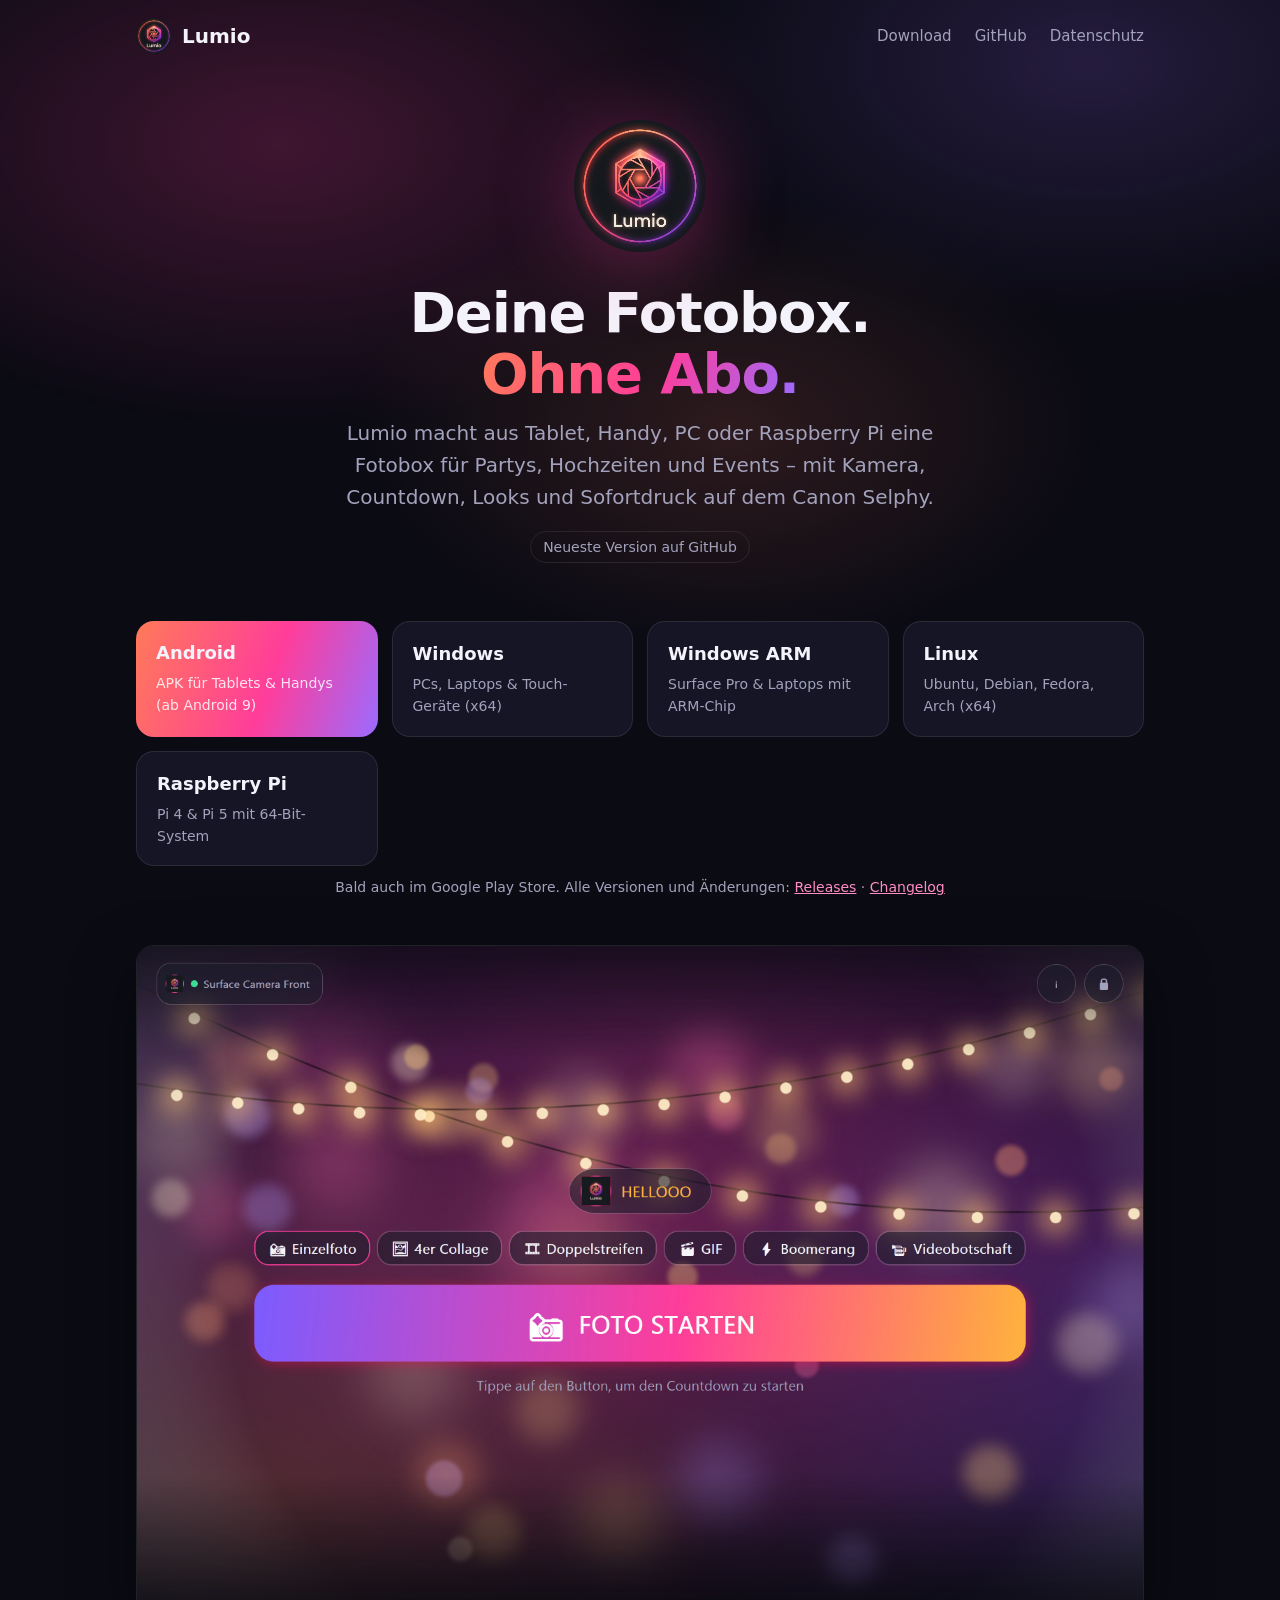
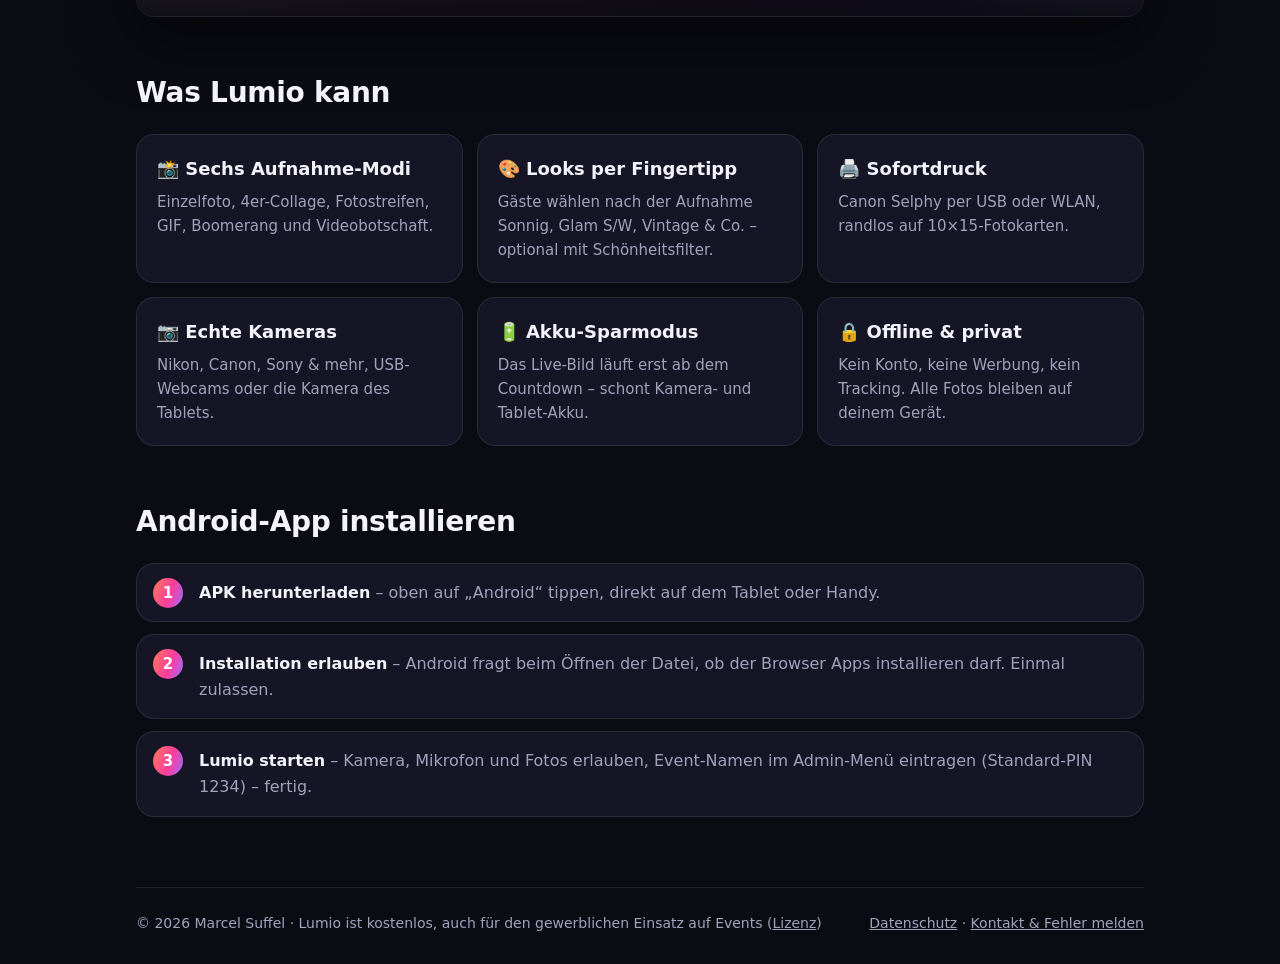
==== docs/index.html @ 08e6b4ef "feat: Android 9 minimum, project website with downloads and privacy policy, Play Store listing - min" ====
<!doctype html>
<html lang="de">
<head>
  <meta charset="utf-8">
  <meta name="viewport" content="width=device-width, initial-scale=1">
  <title>Lumio – Fotobox-App</title>
  <meta name="description" content="Lumio ist eine kostenlose Fotobox-Software für Android, Windows, Linux und Raspberry Pi – ohne Abo, ohne Internetpflicht.">
  <meta name="theme-color" content="#0b0b14">
  <link rel="icon" href="assets/logo.png">
  <meta property="og:title" content="Lumio – Fotobox-App">
  <meta property="og:description" content="Kostenlose Fotobox-Software für Partys, Hochzeiten & Events.">
  <meta property="og:image" content="https://mazls.github.io/lumio/assets/logo.png">
  <link rel="stylesheet" href="style.css">
</head>
<body>
  <div class="wrap">
    <header class="top">
      <a class="brand" href="./"><img src="assets/logo.png" alt="">Lumio</a>
      <nav>
        <a href="#download">Download</a>
        <a href="https://github.com/mazls/lumio">GitHub</a>
        <a href="datenschutz.html">Datenschutz</a>
      </nav>
    </header>

    <section class="hero">
      <img class="logo" src="assets/logo.png" alt="Lumio Logo">
      <h1>Deine Fotobox.<br><span>Ohne Abo.</span></h1>
      <p class="lead">Lumio macht aus Tablet, Handy, PC oder Raspberry Pi eine Fotobox für Partys, Hochzeiten und Events – mit Kamera, Countdown, Looks und Sofortdruck auf dem Canon Selphy.</p>
      <div class="version" id="version">Neueste Version auf GitHub</div>
    </section>

    <section id="download">
      <div class="downloads">
        <a class="dl primary" href="https://github.com/mazls/lumio/releases/latest/download/Lumio-android.apk">
          <strong>Android</strong>
          <span>APK für Tablets &amp; Handys (ab Android 9)</span>
        </a>
        <a class="dl" href="https://github.com/mazls/lumio/releases/latest/download/Lumio-win-x64.zip">
          <strong>Windows</strong>
          <span>PCs, Laptops &amp; Touch-Geräte (x64)</span>
        </a>
        <a class="dl" href="https://github.com/mazls/lumio/releases/latest/download/Lumio-win-arm64.zip">
          <strong>Windows ARM</strong>
          <span>Surface Pro &amp; Laptops mit ARM-Chip</span>
        </a>
        <a class="dl" href="https://github.com/mazls/lumio/releases/latest/download/Lumio-linux-x64.zip">
          <strong>Linux</strong>
          <span>Ubuntu, Debian, Fedora, Arch (x64)</span>
        </a>
        <a class="dl" href="https://github.com/mazls/lumio/releases/latest/download/Lumio-linux-arm64.zip">
          <strong>Raspberry Pi</strong>
          <span>Pi 4 &amp; Pi 5 mit 64-Bit-System</span>
        </a>
      </div>
      <p class="hint">Bald auch im Google Play Store. Alle Versionen und Änderungen: <a href="https://github.com/mazls/lumio/releases">Releases</a> · <a href="https://github.com/mazls/lumio/blob/main/CHANGELOG.md">Changelog</a></p>
    </section>

    <section class="shot">
      <img src="assets/screenshot.jpg" alt="Lumio Startbildschirm mit Party-Hintergrund und Aufnahme-Modi" loading="lazy">
    </section>

    <h2>Was Lumio kann</h2>
    <div class="features">
      <div class="feature"><h3>📸 Sechs Aufnahme-Modi</h3><p>Einzelfoto, 4er-Collage, Fotostreifen, GIF, Boomerang und Videobotschaft.</p></div>
      <div class="feature"><h3>🎨 Looks per Fingertipp</h3><p>Gäste wählen nach der Aufnahme Sonnig, Glam S/W, Vintage &amp; Co. – optional mit Schönheitsfilter.</p></div>
      <div class="feature"><h3>🖨️ Sofortdruck</h3><p>Canon Selphy per USB oder WLAN, randlos auf 10×15-Fotokarten.</p></div>
      <div class="feature"><h3>📷 Echte Kameras</h3><p>Nikon, Canon, Sony &amp; mehr, USB-Webcams oder die Kamera des Tablets.</p></div>
      <div class="feature"><h3>🔋 Akku-Sparmodus</h3><p>Das Live-Bild läuft erst ab dem Countdown – schont Kamera- und Tablet-Akku.</p></div>
      <div class="feature"><h3>🔒 Offline &amp; privat</h3><p>Kein Konto, keine Werbung, kein Tracking. Alle Fotos bleiben auf deinem Gerät.</p></div>
    </div>

    <h2>Android-App installieren</h2>
    <ol class="steps">
      <li><strong>APK herunterladen</strong> – oben auf „Android“ tippen, direkt auf dem Tablet oder Handy.</li>
      <li><strong>Installation erlauben</strong> – Android fragt beim Öffnen der Datei, ob der Browser Apps installieren darf. Einmal zulassen.</li>
      <li><strong>Lumio starten</strong> – Kamera, Mikrofon und Fotos erlauben, Event-Namen im Admin-Menü eintragen (Standard-PIN 1234) – fertig.</li>
    </ol>

    <footer>
      <span>© 2026 Marcel Suffel · Lumio ist kostenlos, auch für den gewerblichen Einsatz auf Events (<a href="https://github.com/mazls/lumio/blob/main/LICENSE">Lizenz</a>)</span>
      <span><a href="datenschutz.html">Datenschutz</a> · <a href="https://github.com/mazls/lumio/issues">Kontakt &amp; Fehler melden</a></span>
    </footer>
  </div>

  <script>
    // Shows the current release number; the download links work without it
    fetch("https://api.github.com/repos/mazls/lumio/releases/latest")
      .then(function (r) { return r.ok ? r.json() : null; })
      .then(function (release) {
        if (!release || !release.tag_name) return;
        var date = new Date(release.published_at).toLocaleDateString("de-DE", { day: "numeric", month: "long", year: "numeric" });
        document.getElementById("version").textContent = "Version " + release.tag_name.replace(/^v/, "") + " · " + date;
      })
      .catch(function () { });
  </script>
</body>
</html>
---- docs/style.css ----
:root {
  --bg: #0b0b14;
  --surface: #151525;
  --surface-2: #1d1d31;
  --border: rgba(255, 255, 255, 0.09);
  --text: #f4f2fa;
  --muted: #a3a2bc;
  --accent: #ff3d9a;
  --gradient: linear-gradient(110deg, #ff7a59 0%, #ff3d9a 55%, #9b6bff 100%);
  --radius: 18px;
}

* { box-sizing: border-box; }

html { -webkit-text-size-adjust: 100%; }

body {
  margin: 0;
  background: var(--bg);
  color: var(--text);
  font: 16px/1.6 system-ui, -apple-system, "Segoe UI", Roboto, "Helvetica Neue", Arial, sans-serif;
}

/* Soft party glow behind the hero */
body::before {
  content: "";
  position: fixed;
  inset: -20vh -20vw auto;
  height: 90vh;
  background:
    radial-gradient(40% 50% at 30% 40%, rgba(255, 61, 154, 0.22), transparent 70%),
    radial-gradient(35% 45% at 75% 30%, rgba(155, 107, 255, 0.18), transparent 70%),
    radial-gradient(30% 40% at 55% 75%, rgba(255, 122, 89, 0.14), transparent 70%);
  pointer-events: none;
  z-index: -1;
}

a { color: #ff8cc4; }

.wrap { max-width: 1040px; margin: 0 auto; padding: 0 16px; }

header.top {
  display: flex;
  align-items: center;
  justify-content: space-between;
  padding: 18px 0;
}
.brand { display: flex; align-items: center; gap: 10px; color: var(--text); text-decoration: none; font-weight: 800; font-size: 20px; }
.brand img { width: 36px; height: 36px; }
.top nav a { color: var(--muted); text-decoration: none; margin-left: 18px; font-size: 15px; }
.top nav a:hover { color: var(--text); }

.hero { text-align: center; padding: 48px 0 28px; }
.hero img.logo { width: 132px; height: 132px; filter: drop-shadow(0 10px 40px rgba(255, 61, 154, 0.35)); }
.hero h1 { font-size: clamp(34px, 6vw, 56px); line-height: 1.1; margin: 22px 0 12px; letter-spacing: -0.02em; }
.hero h1 span { background: var(--gradient); -webkit-background-clip: text; background-clip: text; color: transparent; }
.hero p.lead { color: var(--muted); font-size: clamp(17px, 2.3vw, 20px); max-width: 640px; margin: 0 auto; }
.version { display: inline-block; margin-top: 18px; padding: 4px 12px; border: 1px solid var(--border); border-radius: 999px; color: var(--muted); font-size: 14px; }

.downloads { display: grid; gap: 14px; grid-template-columns: repeat(auto-fit, minmax(220px, 1fr)); margin: 30px 0 10px; }
.dl {
  display: flex; flex-direction: column; gap: 4px;
  padding: 18px 20px; border-radius: var(--radius);
  background: var(--surface); border: 1px solid var(--border);
  color: var(--text); text-decoration: none;
  transition: transform 0.15s ease, border-color 0.15s ease;
}
.dl:hover { transform: translateY(-2px); border-color: rgba(255, 61, 154, 0.5); }
.dl strong { font-size: 18px; }
.dl span { color: var(--muted); font-size: 14px; }
.dl.primary { background: var(--gradient); border: none; }
.dl.primary span { color: rgba(255, 255, 255, 0.85); }
.hint { text-align: center; color: var(--muted); font-size: 14px; margin: 6px 0 0; }

.shot { margin: 46px 0; }
.shot img { width: 100%; border-radius: var(--radius); border: 1px solid var(--border); box-shadow: 0 24px 60px rgba(0, 0, 0, 0.5); display: block; }

h2 { font-size: 28px; margin: 54px 0 18px; letter-spacing: -0.01em; }

.features { display: grid; gap: 14px; grid-template-columns: repeat(auto-fit, minmax(250px, 1fr)); }
.feature { background: var(--surface); border: 1px solid var(--border); border-radius: var(--radius); padding: 20px; }
.feature h3 { margin: 0 0 6px; font-size: 18px; }
.feature p { margin: 0; color: var(--muted); font-size: 15px; }

.steps { counter-reset: step; list-style: none; padding: 0; margin: 0; display: grid; gap: 12px; }
.steps li { counter-increment: step; background: var(--surface); border: 1px solid var(--border); border-radius: var(--radius); padding: 16px 18px 16px 62px; position: relative; color: var(--muted); }
.steps li strong { color: var(--text); }
.steps li::before {
  content: counter(step);
  position: absolute; left: 16px; top: 14px;
  width: 30px; height: 30px; border-radius: 50%;
  background: var(--gradient); color: #fff; font-weight: 800;
  display: grid; place-items: center; font-size: 15px;
}

footer { margin: 70px 0 30px; padding-top: 24px; border-top: 1px solid var(--border); color: var(--muted); font-size: 14px; display: flex; flex-wrap: wrap; gap: 8px 20px; justify-content: space-between; }
footer a { color: var(--muted); }

/* Legal text */
.legal { max-width: 760px; margin: 0 auto; padding-bottom: 20px; }
.legal h1 { font-size: clamp(30px, 5vw, 40px); margin: 30px 0 8px; }
.legal h2 { font-size: 22px; margin: 34px 0 10px; }
.legal p, .legal li { color: #d6d4e4; }
.legal .meta { color: var(--muted); }
.legal .box { background: var(--surface); border: 1px solid var(--border); border-radius: var(--radius); padding: 16px 20px; }

@media (max-width: 560px) {
  .top nav a { margin-left: 12px; font-size: 14px; }
  .hero { padding-top: 28px; }
}
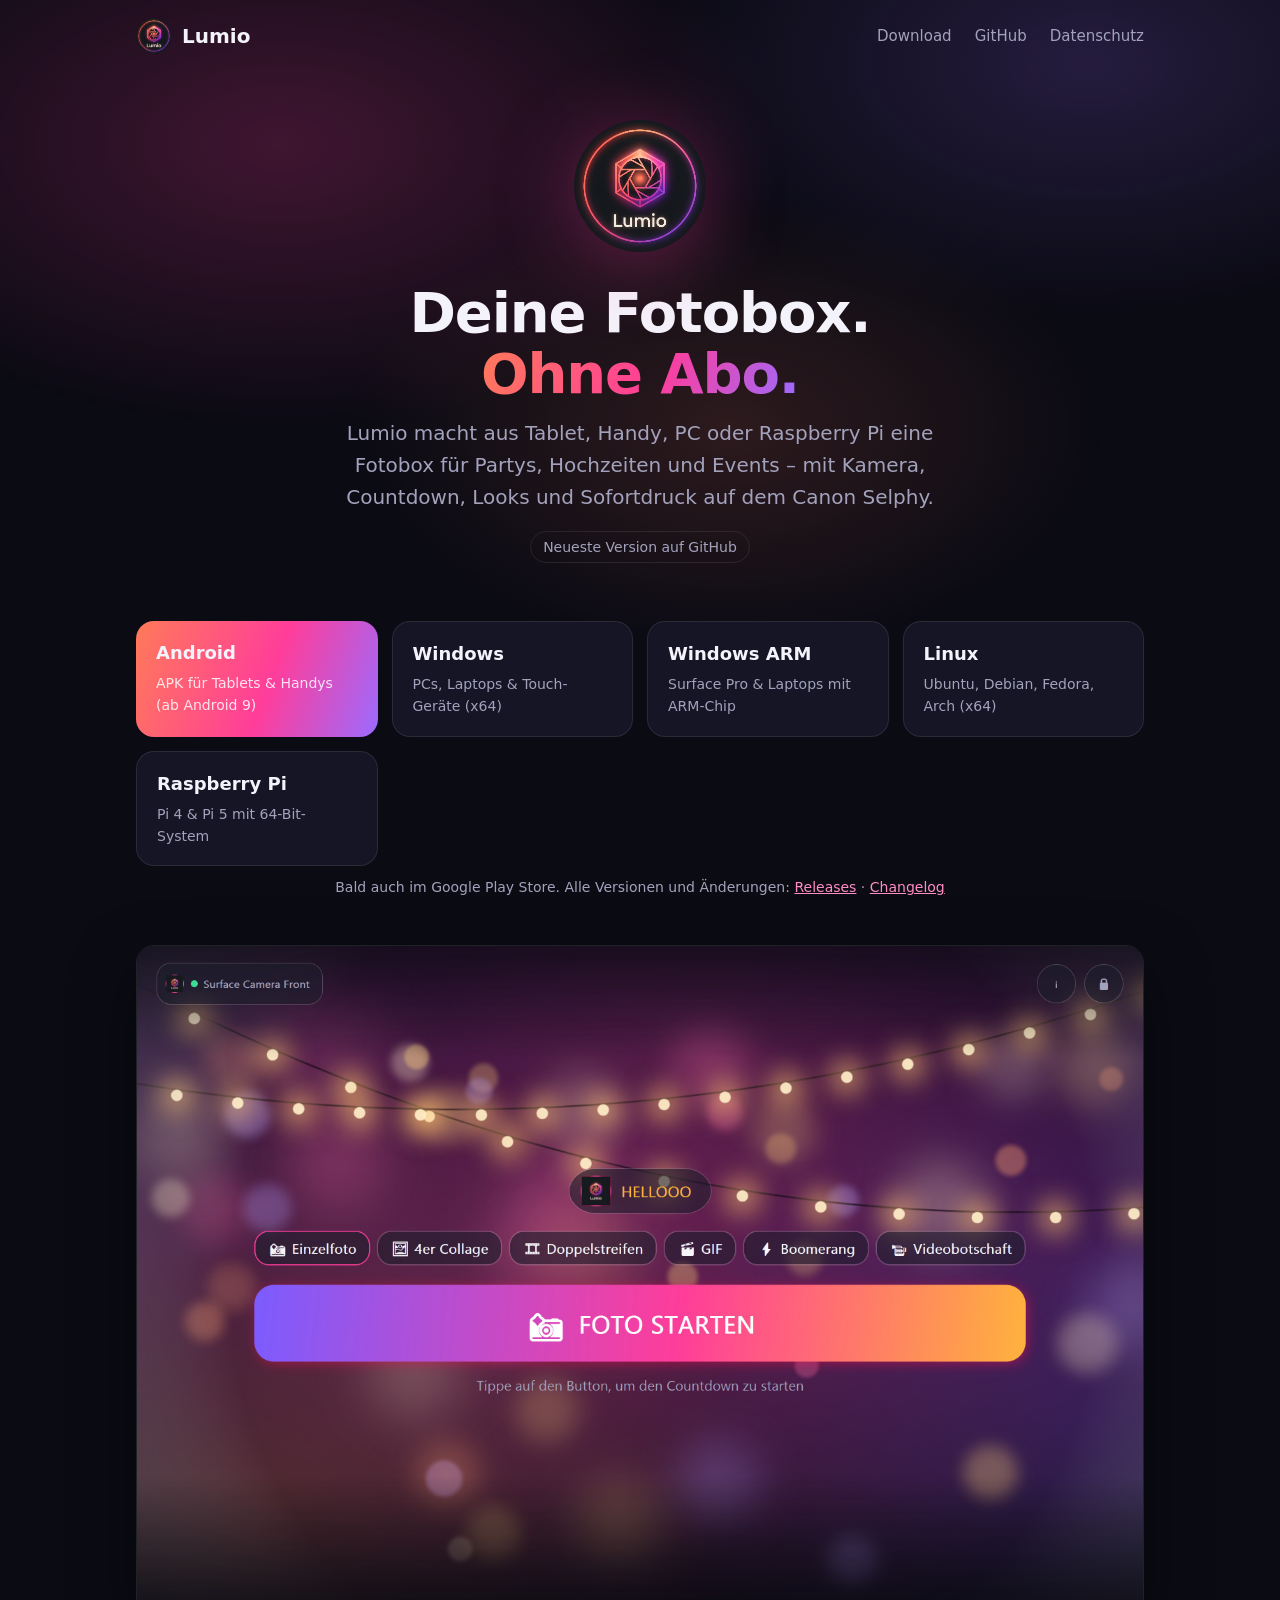
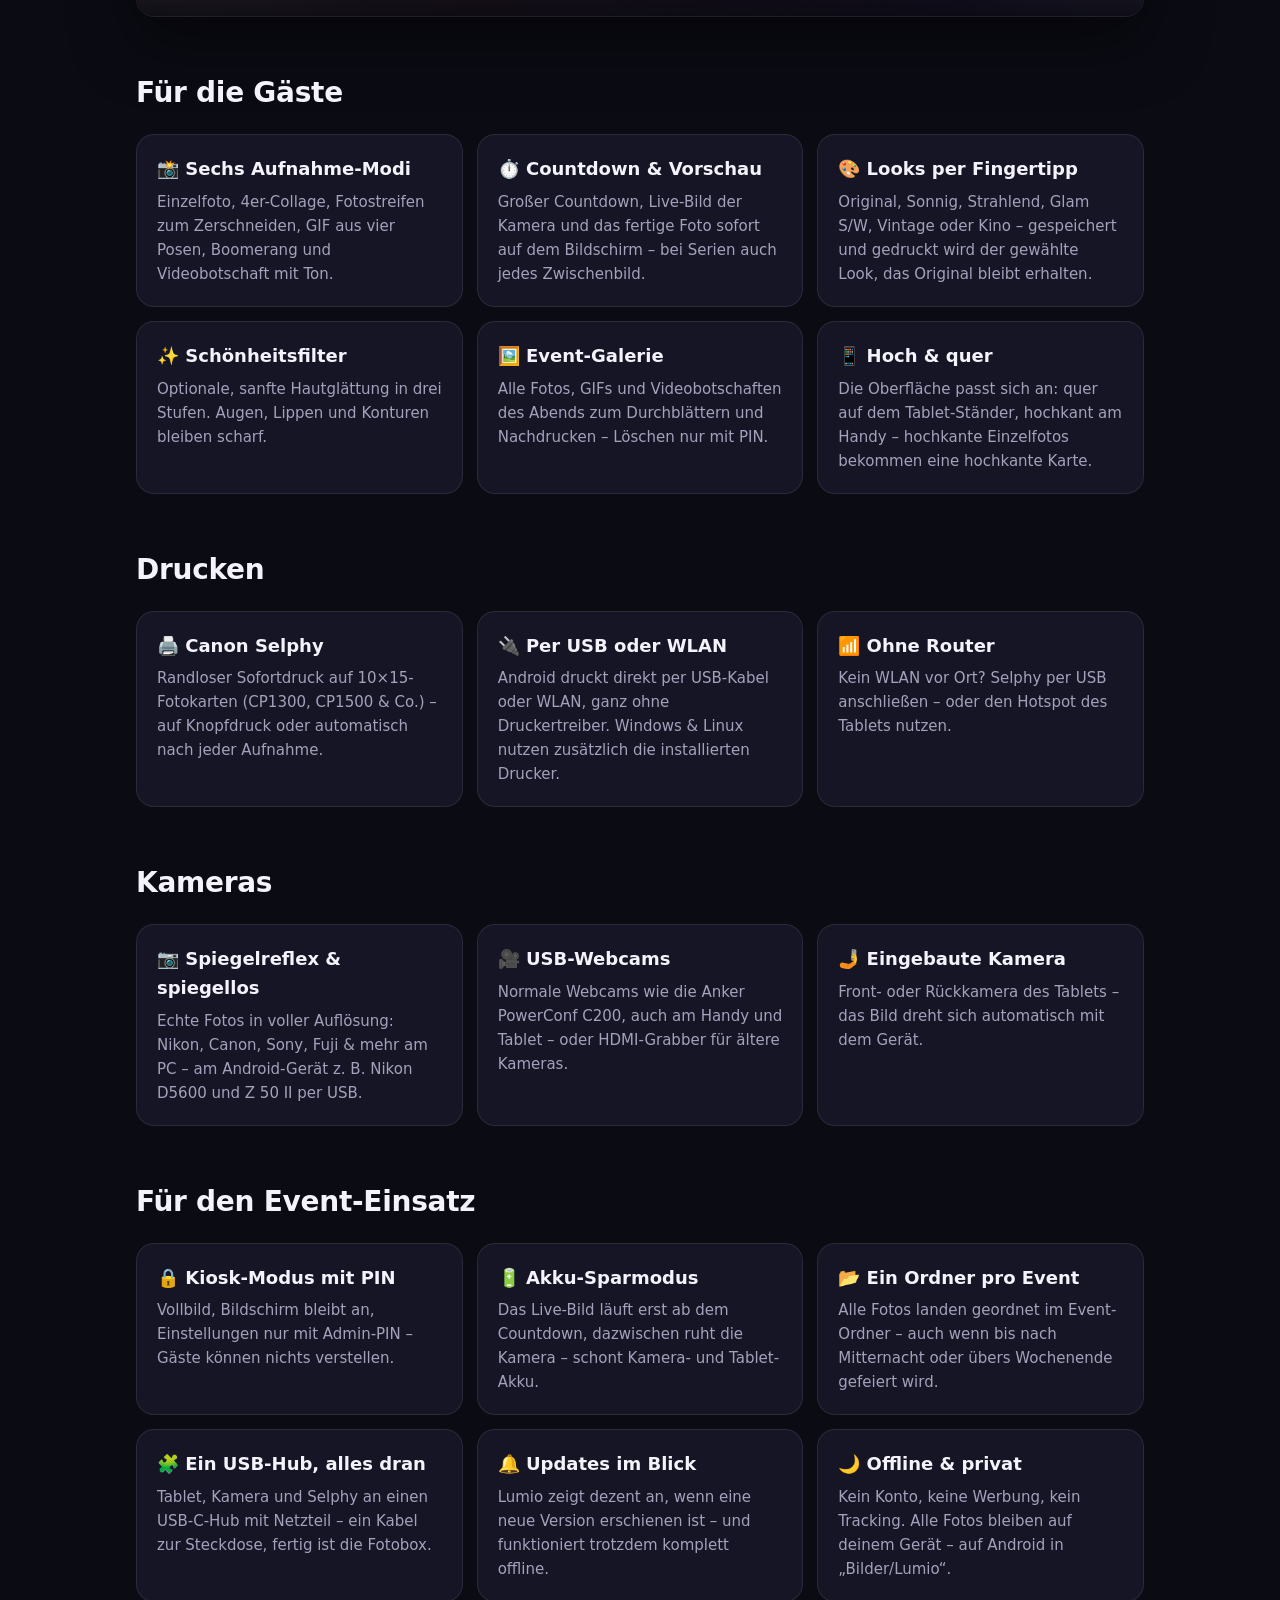
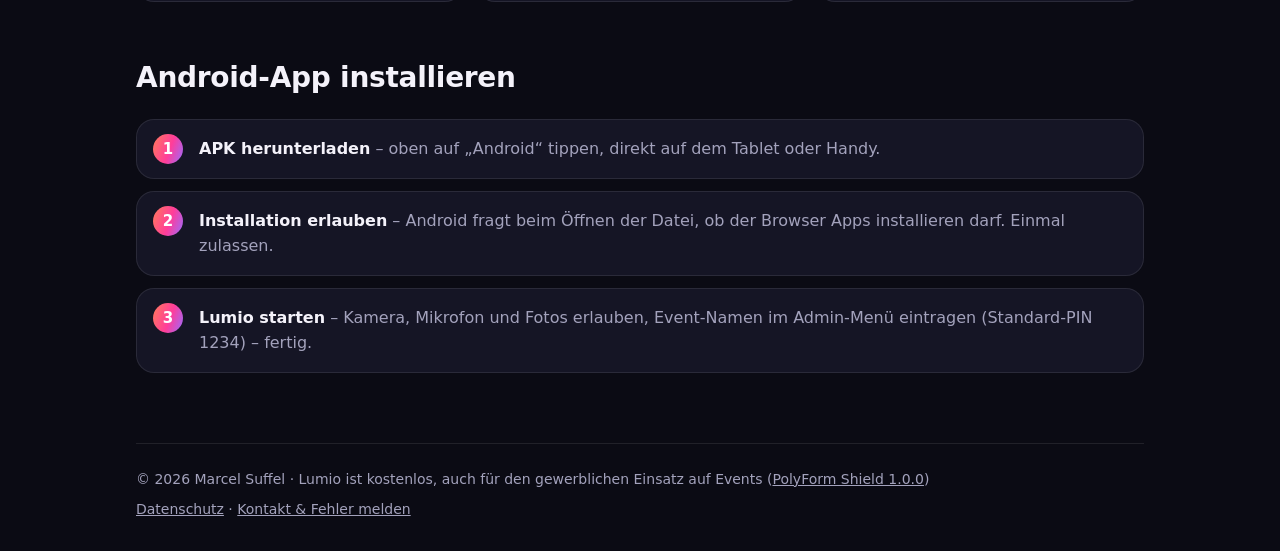
==== commit 8c57ad51: "feat: USB printing on Android, borderless bleed, website link and PolyForm Shield license - Canon Se" ====
--- a/docs/index.html
+++ b/docs/index.html
@@ -60,14 +60,38 @@
       <img src="assets/screenshot.jpg" alt="Lumio Startbildschirm mit Party-Hintergrund und Aufnahme-Modi" loading="lazy">
     </section>
 
-    <h2>Was Lumio kann</h2>
+    <h2>Für die Gäste</h2>
     <div class="features">
-      <div class="feature"><h3>📸 Sechs Aufnahme-Modi</h3><p>Einzelfoto, 4er-Collage, Fotostreifen, GIF, Boomerang und Videobotschaft.</p></div>
-      <div class="feature"><h3>🎨 Looks per Fingertipp</h3><p>Gäste wählen nach der Aufnahme Sonnig, Glam S/W, Vintage &amp; Co. – optional mit Schönheitsfilter.</p></div>
-      <div class="feature"><h3>🖨️ Sofortdruck</h3><p>Canon Selphy per USB oder WLAN, randlos auf 10×15-Fotokarten.</p></div>
-      <div class="feature"><h3>📷 Echte Kameras</h3><p>Nikon, Canon, Sony &amp; mehr, USB-Webcams oder die Kamera des Tablets.</p></div>
-      <div class="feature"><h3>🔋 Akku-Sparmodus</h3><p>Das Live-Bild läuft erst ab dem Countdown – schont Kamera- und Tablet-Akku.</p></div>
-      <div class="feature"><h3>🔒 Offline &amp; privat</h3><p>Kein Konto, keine Werbung, kein Tracking. Alle Fotos bleiben auf deinem Gerät.</p></div>
+      <div class="feature"><h3>📸 Sechs Aufnahme-Modi</h3><p>Einzelfoto, 4er-Collage, Fotostreifen zum Zerschneiden, GIF aus vier Posen, Boomerang und Videobotschaft mit Ton.</p></div>
+      <div class="feature"><h3>⏱️ Countdown &amp; Vorschau</h3><p>Großer Countdown, Live-Bild der Kamera und das fertige Foto sofort auf dem Bildschirm – bei Serien auch jedes Zwischenbild.</p></div>
+      <div class="feature"><h3>🎨 Looks per Fingertipp</h3><p>Original, Sonnig, Strahlend, Glam S/W, Vintage oder Kino – gespeichert und gedruckt wird der gewählte Look, das Original bleibt erhalten.</p></div>
+      <div class="feature"><h3>✨ Schönheitsfilter</h3><p>Optionale, sanfte Hautglättung in drei Stufen. Augen, Lippen und Konturen bleiben scharf.</p></div>
+      <div class="feature"><h3>🖼️ Event-Galerie</h3><p>Alle Fotos, GIFs und Videobotschaften des Abends zum Durchblättern und Nachdrucken – Löschen nur mit PIN.</p></div>
+      <div class="feature"><h3>📱 Hoch &amp; quer</h3><p>Die Oberfläche passt sich an: quer auf dem Tablet-Ständer, hochkant am Handy – hochkante Einzelfotos bekommen eine hochkante Karte.</p></div>
+    </div>
+
+    <h2>Drucken</h2>
+    <div class="features">
+      <div class="feature"><h3>🖨️ Canon Selphy</h3><p>Randloser Sofortdruck auf 10×15-Fotokarten (CP1300, CP1500 &amp; Co.) – auf Knopfdruck oder automatisch nach jeder Aufnahme.</p></div>
+      <div class="feature"><h3>🔌 Per USB oder WLAN</h3><p>Android druckt direkt per USB-Kabel oder WLAN, ganz ohne Druckertreiber. Windows &amp; Linux nutzen zusätzlich die installierten Drucker.</p></div>
+      <div class="feature"><h3>📶 Ohne Router</h3><p>Kein WLAN vor Ort? Selphy per USB anschließen – oder den Hotspot des Tablets nutzen.</p></div>
+    </div>
+
+    <h2>Kameras</h2>
+    <div class="features">
+      <div class="feature"><h3>📷 Spiegelreflex &amp; spiegellos</h3><p>Echte Fotos in voller Auflösung: Nikon, Canon, Sony, Fuji &amp; mehr am PC – am Android-Gerät z. B. Nikon D5600 und Z 50 II per USB.</p></div>
+      <div class="feature"><h3>🎥 USB-Webcams</h3><p>Normale Webcams wie die Anker PowerConf C200, auch am Handy und Tablet – oder HDMI-Grabber für ältere Kameras.</p></div>
+      <div class="feature"><h3>🤳 Eingebaute Kamera</h3><p>Front- oder Rückkamera des Tablets – das Bild dreht sich automatisch mit dem Gerät.</p></div>
+    </div>
+
+    <h2>Für den Event-Einsatz</h2>
+    <div class="features">
+      <div class="feature"><h3>🔒 Kiosk-Modus mit PIN</h3><p>Vollbild, Bildschirm bleibt an, Einstellungen nur mit Admin-PIN – Gäste können nichts verstellen.</p></div>
+      <div class="feature"><h3>🔋 Akku-Sparmodus</h3><p>Das Live-Bild läuft erst ab dem Countdown, dazwischen ruht die Kamera – schont Kamera- und Tablet-Akku.</p></div>
+      <div class="feature"><h3>📂 Ein Ordner pro Event</h3><p>Alle Fotos landen geordnet im Event-Ordner – auch wenn bis nach Mitternacht oder übers Wochenende gefeiert wird.</p></div>
+      <div class="feature"><h3>🧩 Ein USB-Hub, alles dran</h3><p>Tablet, Kamera und Selphy an einen USB-C-Hub mit Netzteil – ein Kabel zur Steckdose, fertig ist die Fotobox.</p></div>
+      <div class="feature"><h3>🔔 Updates im Blick</h3><p>Lumio zeigt dezent an, wenn eine neue Version erschienen ist – und funktioniert trotzdem komplett offline.</p></div>
+      <div class="feature"><h3>🌙 Offline &amp; privat</h3><p>Kein Konto, keine Werbung, kein Tracking. Alle Fotos bleiben auf deinem Gerät – auf Android in „Bilder/Lumio“.</p></div>
     </div>
 
     <h2>Android-App installieren</h2>
@@ -78,7 +102,7 @@
     </ol>
 
     <footer>
-      <span>© 2026 Marcel Suffel · Lumio ist kostenlos, auch für den gewerblichen Einsatz auf Events (<a href="https://github.com/mazls/lumio/blob/main/LICENSE">Lizenz</a>)</span>
+      <span>© 2026 Marcel Suffel · Lumio ist kostenlos, auch für den gewerblichen Einsatz auf Events (<a href="https://github.com/mazls/lumio/blob/main/LICENSE">PolyForm Shield 1.0.0</a>)</span>
       <span><a href="datenschutz.html">Datenschutz</a> · <a href="https://github.com/mazls/lumio/issues">Kontakt &amp; Fehler melden</a></span>
     </footer>
   </div>
